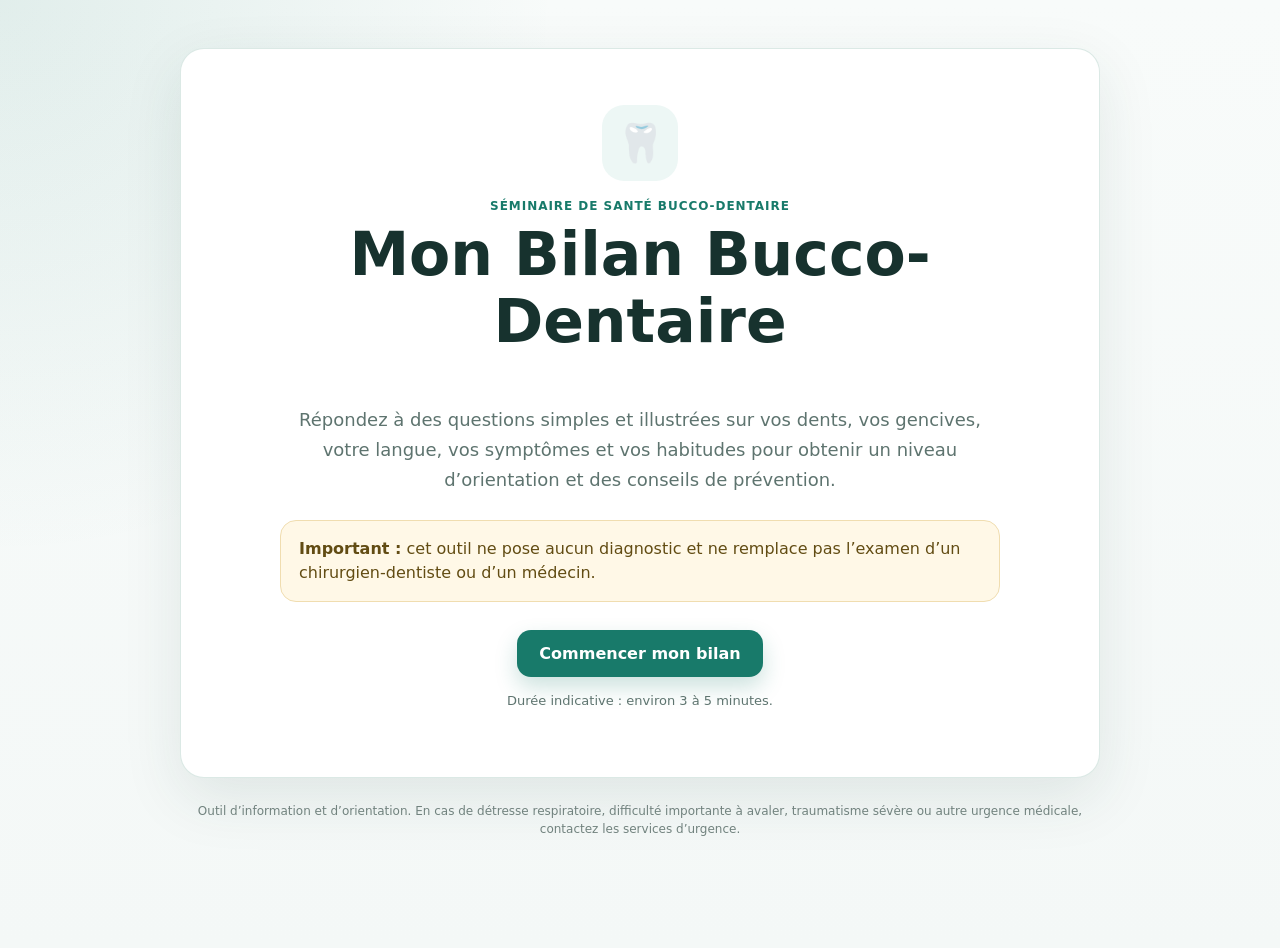
==== index.html @ 3362892f "Add files via upload" ====
<!DOCTYPE html>
<html lang="fr">
<head>
  <meta charset="UTF-8" />
  <meta name="viewport" content="width=device-width, initial-scale=1.0" />
  <meta name="theme-color" content="#f5fbfa" />
  <title>Mon Bilan Bucco-Dentaire</title>
  <link rel="stylesheet" href="styles.css" />
</head>
<body>
  <main class="app-shell">
    <section class="hero card" id="welcome-screen">
      <div class="brand-mark" aria-hidden="true">🦷</div>
      <p class="eyebrow">Séminaire de santé bucco-dentaire</p>
      <h1>Mon Bilan Bucco-Dentaire</h1>
      <p class="lead">
        Répondez à des questions simples et illustrées sur vos dents, vos gencives, votre langue, vos symptômes
        et vos habitudes pour obtenir un niveau d’orientation et des conseils de prévention.
      </p>
      <div class="notice">
        <strong>Important :</strong> cet outil ne pose aucun diagnostic et ne remplace pas
        l’examen d’un chirurgien-dentiste ou d’un médecin.
      </div>
      <button class="primary" id="start-btn">Commencer mon bilan</button>
      <p class="microcopy">Durée indicative : environ 3 à 5 minutes.</p>
    </section>

    <section class="card hidden" id="quiz-screen">
      <div class="topbar">
        <div>
          <p class="eyebrow" id="section-label">Questionnaire</p>
          <h2 id="question-title">Question</h2>
        </div>
        <div class="progress-wrap" aria-label="Progression">
          <span id="progress-text">1 / 1</span>
          <div class="progress-track">
            <div class="progress-fill" id="progress-fill"></div>
          </div>
        </div>
      </div>

      <p class="question-help" id="question-help"></p>
      <form id="answers-form" class="answers"></form>

      <div class="nav-actions">
        <button class="secondary" id="back-btn" type="button">Retour</button>
        <button class="primary" id="next-btn" type="button">Continuer</button>
      </div>
    </section>

    <section class="card hidden" id="result-screen">
      <div id="result-content"></div>
      <div class="nav-actions result-actions">
        <button class="secondary" id="restart-btn" type="button">Refaire le bilan</button>
        <button class="primary" id="print-btn" type="button">Imprimer / enregistrer</button>
      </div>
    </section>
  </main>

  <footer>
    <p>
      Outil d’information et d’orientation. En cas de détresse respiratoire, difficulté importante
      à avaler, traumatisme sévère ou autre urgence médicale, contactez les services d’urgence.
    </p>
  </footer>

  <script src="app.js"></script>
</body>
</html>
---- styles.css ----
:root {
  --bg: #f4f8f7;
  --surface: #ffffff;
  --surface-soft: #edf7f5;
  --text: #17322e;
  --muted: #5e746f;
  --line: #d8e7e3;
  --accent: #187a6a;
  --accent-dark: #105b50;
  --shadow: 0 20px 60px rgba(31, 67, 60, 0.10);
  --radius: 24px;
}

* { box-sizing: border-box; }

body {
  margin: 0;
  min-height: 100vh;
  font-family: Inter, ui-sans-serif, system-ui, -apple-system, BlinkMacSystemFont, "Segoe UI", sans-serif;
  background:
    radial-gradient(circle at top left, rgba(24,122,106,.10), transparent 35%),
    linear-gradient(180deg, #f8fbfa 0%, var(--bg) 100%);
  color: var(--text);
}

button, input, select { font: inherit; }

.app-shell {
  width: min(920px, calc(100% - 32px));
  margin: 48px auto 24px;
}

.card {
  background: var(--surface);
  border: 1px solid rgba(216,231,227,.9);
  box-shadow: var(--shadow);
  border-radius: var(--radius);
  padding: clamp(24px, 5vw, 48px);
}

.hidden { display: none !important; }

.hero { text-align: center; padding-top: 56px; padding-bottom: 56px; }

.brand-mark {
  width: 76px;
  height: 76px;
  margin: 0 auto 18px;
  display: grid;
  place-items: center;
  border-radius: 22px;
  background: var(--surface-soft);
  font-size: 38px;
}

.eyebrow {
  margin: 0 0 8px;
  color: var(--accent);
  font-weight: 800;
  text-transform: uppercase;
  letter-spacing: .08em;
  font-size: 12px;
}

h1, h2, h3 { margin-top: 0; line-height: 1.12; }

h1 {
  font-size: clamp(34px, 7vw, 60px);
  max-width: 720px;
  margin-left: auto;
  margin-right: auto;
}

h2 { font-size: clamp(26px, 4vw, 38px); }

h3 { font-size: 20px; margin-bottom: 10px; }

.lead {
  color: var(--muted);
  max-width: 700px;
  margin: 18px auto 26px;
  font-size: 18px;
  line-height: 1.65;
}

.notice {
  max-width: 720px;
  margin: 0 auto 28px;
  padding: 16px 18px;
  border-radius: 16px;
  text-align: left;
  background: #fff8e7;
  border: 1px solid #f0ddb0;
  color: #624c13;
  line-height: 1.5;
}

.primary, .secondary {
  border: 0;
  border-radius: 14px;
  padding: 14px 22px;
  font-weight: 800;
  cursor: pointer;
  transition: transform .16s ease, opacity .16s ease, box-shadow .16s ease;
}

.primary {
  background: var(--accent);
  color: white;
  box-shadow: 0 10px 22px rgba(24,122,106,.22);
}

.primary:hover { background: var(--accent-dark); transform: translateY(-1px); }
.secondary { background: #edf4f2; color: var(--text); }
.secondary:hover { transform: translateY(-1px); }
button:disabled { opacity: .45; cursor: not-allowed; transform: none !important; }

.microcopy { color: var(--muted); font-size: 13px; margin-top: 16px; }

.topbar {
  display: flex;
  justify-content: space-between;
  gap: 28px;
  align-items: flex-start;
  margin-bottom: 20px;
}

.progress-wrap { min-width: 180px; text-align: right; color: var(--muted); font-size: 13px; }

.progress-track {
  margin-top: 8px;
  height: 8px;
  background: #e7efed;
  border-radius: 999px;
  overflow: hidden;
}

.progress-fill {
  height: 100%;
  width: 0;
  background: var(--accent);
  transition: width .25s ease;
}

.question-help {
  color: var(--muted);
  line-height: 1.5;
  margin-bottom: 20px;
}

.answers {
  display: grid;
  gap: 12px;
  margin: 28px 0;
}

.answer-card {
  position: relative;
  border: 1px solid var(--line);
  border-radius: 16px;
  padding: 16px 18px;
  background: #fff;
  cursor: pointer;
  transition: border-color .16s ease, background .16s ease, transform .16s ease;
}

.answer-card:hover { border-color: #9fcac2; transform: translateY(-1px); }
.answer-card.selected { border-color: var(--accent); background: #f0faf7; }

.answer-card input {
  position: absolute;
  opacity: 0;
  pointer-events: none;
}

.answer-card span { display: block; font-weight: 650; line-height: 1.35; }

.input-field {
  width: 100%;
  border: 1px solid var(--line);
  border-radius: 14px;
  padding: 14px 16px;
  font-size: 16px;
}

.nav-actions {
  display: flex;
  justify-content: space-between;
  gap: 12px;
  margin-top: 28px;
}

.result-actions { margin-top: 36px; }

.result-badge {
  display: inline-flex;
  align-items: center;
  gap: 8px;
  border-radius: 999px;
  padding: 8px 12px;
  font-weight: 800;
  margin-bottom: 14px;
}

.level-green { background: #e8f7ef; color: #1f6b43; }
.level-yellow { background: #fff8dc; color: #745e00; }
.level-orange { background: #fff0df; color: #8a4d00; }
.level-red { background: #ffe6e6; color: #991f1f; }
.level-emergency { background: #2e0e0e; color: #fff; }

.result-intro {
  color: var(--muted);
  font-size: 18px;
  line-height: 1.6;
}

.grid {
  display: grid;
  grid-template-columns: repeat(2, minmax(0, 1fr));
  gap: 14px;
  margin: 28px 0;
}

.panel {
  border: 1px solid var(--line);
  border-radius: 18px;
  padding: 18px;
  background: #fbfdfc;
}

.panel p, .panel li { color: var(--muted); line-height: 1.55; }
.panel ul { padding-left: 20px; margin-bottom: 0; }

.score-line {
  display: flex;
  align-items: center;
  justify-content: space-between;
  gap: 12px;
  padding: 12px 0;
  border-bottom: 1px solid var(--line);
}

.score-line:last-child { border-bottom: 0; }

.tag {
  padding: 5px 9px;
  border-radius: 999px;
  font-size: 12px;
  font-weight: 800;
  background: #eef3f2;
}

footer {
  width: min(920px, calc(100% - 32px));
  margin: 0 auto 40px;
  text-align: center;
  color: #71827e;
  font-size: 12px;
  line-height: 1.5;
}

@media (max-width: 680px) {
  .app-shell { margin-top: 20px; width: min(100% - 20px, 920px); }
  .card { border-radius: 18px; padding: 22px; }
  .topbar { display: block; }
  .progress-wrap { min-width: 0; text-align: left; margin-top: 14px; }
  .grid { grid-template-columns: 1fr; }
  .nav-actions { flex-direction: column-reverse; }
  .nav-actions button { width: 100%; }
}

@media print {
  body { background: white; }
  .app-shell { width: 100%; margin: 0; }
  .card { border: 0; box-shadow: none; }
  .result-actions, footer { display: none; }
}


/* V3 — modules visuels */
.visual-answers {
  grid-template-columns: repeat(3, minmax(0, 1fr));
  align-items: stretch;
}

.visual-card {
  padding: 10px;
  min-height: 220px;
  display: flex;
  flex-direction: column;
  gap: 12px;
}

.visual-card > span {
  padding: 0 5px 7px;
  font-size: 14px;
}

.dental-visual {
  height: 132px;
  border-radius: 13px;
  overflow: hidden;
  background: linear-gradient(180deg,#f8dfdc 0%,#f3c7c1 100%);
  position: relative;
  border: 1px solid #edd2ce;
}

.mouth-diagram {
  position: absolute;
  inset: 0;
}

.gum-band {
  position: absolute;
  left: 0;
  right: 0;
  top: 22px;
  height: 49px;
  background: #e99494;
  border-radius: 0 0 42% 42%;
  transition: all .2s ease;
}

.tooth-row {
  position: absolute;
  left: 50%;
  bottom: 13px;
  transform: translateX(-50%);
  display: flex;
  gap: 3px;
  align-items: flex-start;
}

.tooth-shape {
  width: 34px;
  height: 69px;
  background: linear-gradient(90deg,#f9f5e9,#fffefa 50%,#eee9da);
  border: 1px solid #d8d1c1;
  border-radius: 12px 12px 16px 16px / 9px 9px 26px 26px;
  box-shadow: inset 0 -8px 10px rgba(128,100,80,.06);
}

.gum-diagram.red .gum-band,
.gum-diagram.swollen .gum-band,
.gum-diagram.painful .gum-band { background: #d94c58; height: 56px; }

.gum-diagram.recession .gum-band,
.gum-diagram.longer .gum-band { top: 12px; height: 35px; background: #e8a1a0; }

.gum-diagram.spaces .tooth-row { gap: 11px; }

.gum-diagram.pus .gum-band { background: #d75a61; }
.pus-dot {
  position: absolute;
  width: 17px; height: 17px;
  border-radius: 50%;
  background: #f6d77b;
  border: 2px solid #fff3c4;
  left: 50%; top: 39px;
  transform: translateX(-50%);
  box-shadow: 0 0 0 3px rgba(170,83,62,.2);
}

.gum-diagram.mobile .tooth-row { transform: translateX(-50%) rotate(2deg); }

.motion-mark, .none-mark, .crack-mark, .restoration-mark {
  position: absolute;
  z-index: 4;
  font-weight: 900;
}

.motion-mark { right: 12px; bottom: 12px; font-size: 24px; color: #a33e4b; }
.none-mark { left: 50%; top: 50%; transform: translate(-50%,-50%); font-size: 48px; color: rgba(70,85,100,.35); }

.teeth-diagram.cavity .tooth-shape:nth-child(2) { background: #f1e4cc; }
.cavity-dot {
  position: absolute; z-index: 4;
  width: 17px; height: 17px; border-radius: 50%;
  background: #5b3a2d; left: 50%; bottom: 54px; transform: translateX(-50%);
}
.crack-mark { left: 50%; bottom: 38px; transform: translateX(-50%); color: #765f4d; font-size: 32px; }
.teeth-diagram.dark_tooth .tooth-shape:nth-child(2) { background: #b9a58d; }
.teeth-diagram.piece_lost .tooth-shape:nth-child(2) { height: 49px; margin-top: 20px; }
.teeth-diagram.restoration .tooth-shape:nth-child(2) { background: linear-gradient(#cfd5d5,#f9f5e9 35%); }
.restoration-mark { left: 50%; bottom: 67px; transform: translateX(-50%); color: #a9b2b3; }
.teeth-diagram.food_trap .tooth-row { gap: 9px; }

.tongue-diagram {
  position: absolute;
  inset: 0;
  background: linear-gradient(180deg,#f4d2ce,#efbbb5);
}

.tongue-shape {
  position: absolute;
  left: 50%;
  top: 13px;
  transform: translateX(-50%);
  width: 92px;
  height: 108px;
  background: #d97878;
  border-radius: 45% 45% 48% 48% / 28% 28% 65% 65%;
  border: 1px solid rgba(139,65,65,.18);
  box-shadow: inset 0 0 20px rgba(126,47,47,.12);
}

.tongue-diagram.white_coating .tongue-shape { background: linear-gradient(#eee7df 10%,#d98a88 85%); }
.tongue-diagram.yellow_coating .tongue-shape { background: linear-gradient(#d9bd6d 5%,#d98a88 82%); }
.tongue-diagram.red .tongue-shape { background: #ca4e56; }
.tongue-diagram.swollen .tongue-shape { width: 112px; height: 112px; }
.tongue-lines { position:absolute; left:50%; top:25px; transform:translateX(-50%); font-size:36px; color:#a34f50; }
.tongue-patches { position:absolute; left:50%; top:34px; transform:translateX(-50%); color:#f2e5db; letter-spacing:8px; }

@media (max-width: 780px) {
  .visual-answers { grid-template-columns: repeat(2, minmax(0, 1fr)); }
  .visual-card { min-height: 205px; }
}
@media (max-width: 440px) {
  .visual-answers { grid-template-columns: 1fr 1fr; gap: 8px; }
  .visual-card { min-height: 190px; padding: 7px; }
  .dental-visual { height: 110px; }
  .visual-card > span { font-size: 12px; }
}


/* V4 — illustrations réalistes */
.dental-visual {
  background: #f4f6f7;
  border: 1px solid #dfe7e5;
}

.realistic-clinical-img {
  width: 100%;
  height: 100%;
  object-fit: cover;
  display: block;
}

.visual-placeholder {
  height: 100%;
  display: grid;
  place-items: center;
  color: var(--muted);
  font-size: 13px;
}

.visual-card {
  overflow: hidden;
}

.visual-card.selected .dental-visual {
  outline: 3px solid rgba(24,122,106,.25);
  outline-offset: -3px;
}

.visual-card > span {
  line-height: 1.35;
}

.visual-card::after {
  content: "Exemple visuel";
  display: block;
  margin: -3px 5px 6px;
  color: #7d8f8a;
  font-size: 10px;
  font-weight: 700;
  letter-spacing: .02em;
  text-transform: uppercase;
}

/* V5 — dents manquantes */
.visual-card .realistic-clinical-img {
  object-position: center;
}


/* V6 — photos dentaires plus réalistes */
.visual-card .dental-visual {
  height: 145px;
  background: #f7f8f8;
}

.visual-card .realistic-clinical-img {
  object-fit: cover;
  object-position: center center;
}

.visual-card > span {
  font-size: 13.5px;
}

@media (min-width: 900px) {
  .visual-answers {
    grid-template-columns: repeat(4, minmax(0, 1fr));
  }
}


/* V7 — photos réalistes de la langue */
.visual-card .dental-visual.tongue {
  height: 150px;
}

@media (min-width: 900px) {
  .visual-answers {
    grid-template-columns: repeat(4, minmax(0, 1fr));
  }
}


/* V8 — questionnaire adaptatif */
.profile-summary {
  margin-bottom: 16px;
  padding: 10px 14px;
  border-radius: 12px;
  background: #f4f8fc;
  color: #34536f;
  font-size: 14px;
}
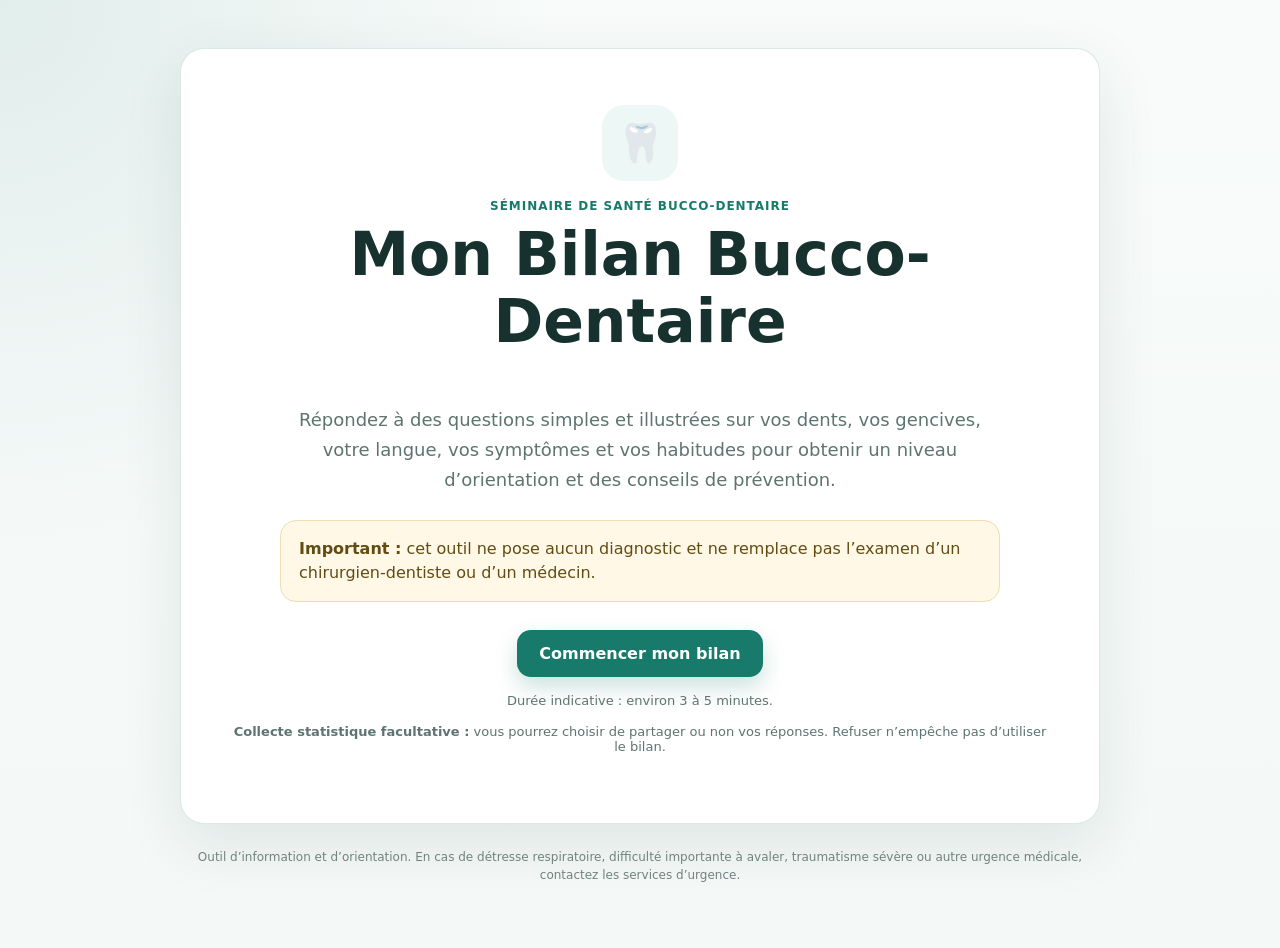
==== commit f722e146: "Add files via upload" ====
--- a/index.html
+++ b/index.html
@@ -23,6 +23,7 @@
       </div>
       <button class="primary" id="start-btn">Commencer mon bilan</button>
       <p class="microcopy">Durée indicative : environ 3 à 5 minutes.</p>
+      <p class="microcopy"><strong>Collecte statistique facultative :</strong> vous pourrez choisir de partager ou non vos réponses. Refuser n’empêche pas d’utiliser le bilan.</p>
     </section>
 
     <section class="card hidden" id="quiz-screen">
